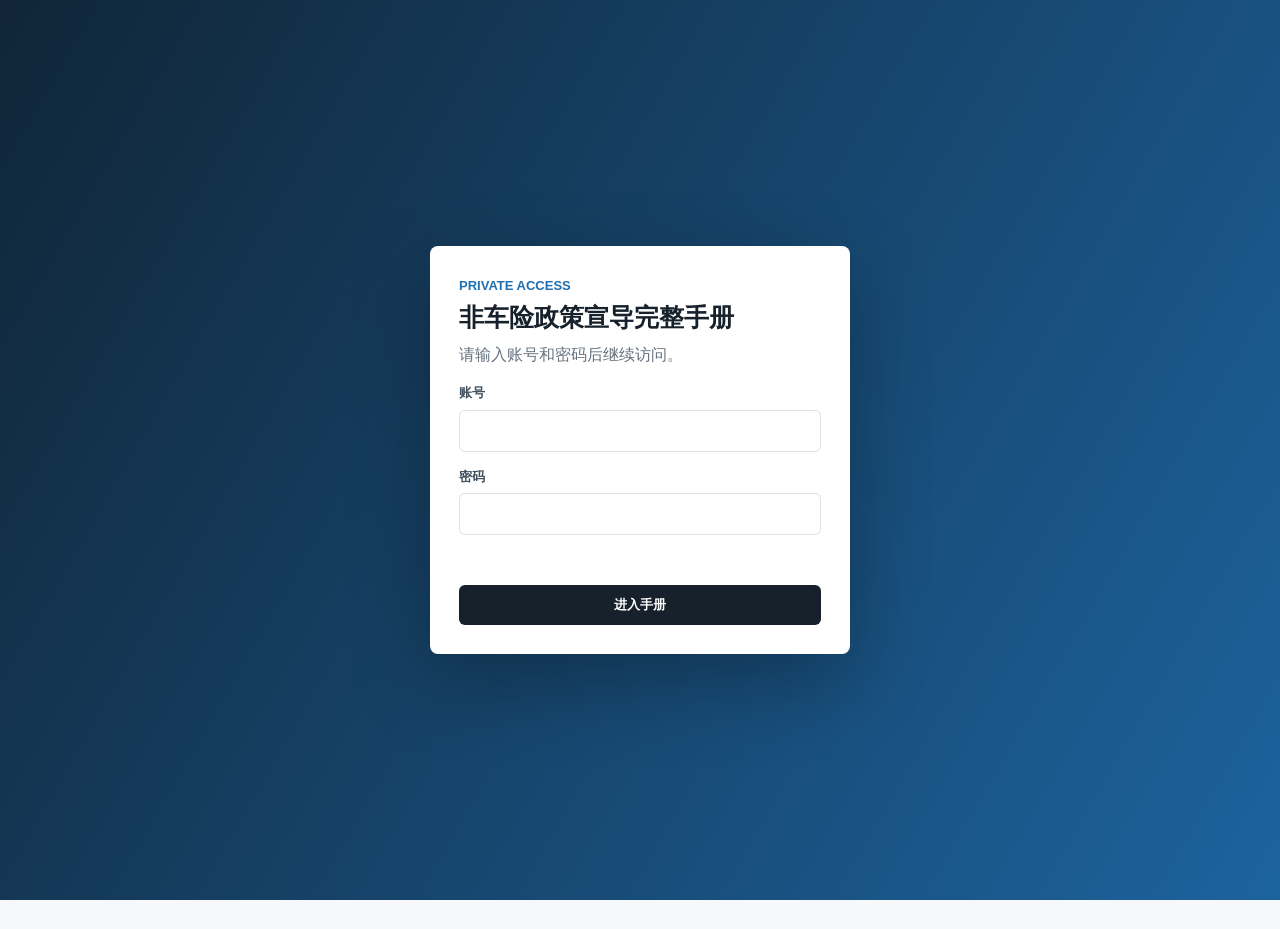
==== policy-full.html @ 48172d2b "Publish full policy manual: policy-full.html" ====
<!doctype html>
<html lang="zh-CN">
  <head>
    <meta charset="utf-8" />
    <meta name="viewport" content="width=device-width, initial-scale=1" />
    <title>非车险政策宣导完整手册</title>
    <link rel="stylesheet" href="style.css" />
  </head>
  <body class="policy-page">
    <div id="authGate" class="auth-gate" role="dialog" aria-labelledby="authTitle" aria-modal="true">
      <form id="authForm" class="auth-panel">
        <p class="eyebrow">Private access</p>
        <h2 id="authTitle">非车险政策宣导完整手册</h2>
        <p class="auth-copy">请输入账号和密码后继续访问。</p>
        <label>
          <span>账号</span>
          <input id="authUser" type="text" autocomplete="username" required />
        </label>
        <label>
          <span>密码</span>
          <input id="authPass" type="password" autocomplete="current-password" required />
        </label>
        <p id="authError" class="auth-error" aria-live="polite"></p>
        <button type="submit">进入手册</button>
      </form>
    </div>

    <header class="topbar">
      <div>
        <p class="eyebrow">完整政策手册 · 原文结构化迁移</p>
        <h1>非车险政策宣导完整手册</h1>
      </div>
      <div class="toolbar">
        <a class="button-link" href="index.html">返回培训首页</a>
        <label class="search">
          <span>搜索全文</span>
          <input id="policySearch" type="search" placeholder="输入险种、条款、承保政策、风险要素..." />
        </label>
        <button id="expandAllBtn" type="button">展开全部</button>
        <button id="collapseAllBtn" type="button">折叠全部</button>
        <button id="printBtn" type="button">打印/导出 PDF</button>
      </div>
    </header>

    <div class="manual-layout">
      <aside class="manual-sidebar">
        <div class="nav-title">完整目录</div>
        <div id="policyStats" class="manual-stats"></div>
        <nav id="policyNav" class="manual-nav" aria-label="完整政策目录"></nav>
      </aside>

      <main class="manual-main">
        <section class="hero section manual-hero">
          <div>
            <p class="eyebrow">Full manual</p>
            <h2>从 Word 政策文档迁移为可检索、可折叠、可维护的网页手册</h2>
            <p>
              本页按原文目录顺序完整承载《非车险政策宣导(2).doc》的有效内容。内容以章节、折叠块、清单和原文段落方式呈现，便于快速定位，同时保留原文信息量。
            </p>
            <p class="author">作者：毛宁</p>
          </div>
          <dl class="stats">
            <div><dt id="statSections">0</dt><dd>结构章节</dd></div>
            <div><dt id="statLines">0</dt><dd>原文非空行</dd></div>
            <div><dt id="statChars">0</dt><dd>字符数</dd></div>
            <div><dt>100%</dt><dd>行级覆盖</dd></div>
          </dl>
        </section>

        <section class="section manual-index">
          <h2>内容覆盖说明</h2>
          <p class="lead">本页由 `doc_extracted.txt` 自动结构化生成，原文每一条非空内容均归入对应章节。搜索会按章节过滤，命中章节会自动展开。</p>
          <div class="grid three">
            <article class="card">
              <h3>保持完整</h3>
              <p>定义、分类、承保条件、流程、清单、风险提示、公式和原文占位标题均保留。</p>
            </article>
            <article class="card">
              <h3>网页化阅读</h3>
              <p>章节采用可折叠模块，正文按标题、清单、段落和重点提示重排，避免简单长文堆叠。</p>
            </article>
            <article class="card">
              <h3>可维护</h3>
              <p>原文内容位于 `policy-data.js`，页面渲染逻辑位于 `policy-full.js`，后续替换文档可重新生成数据。</p>
            </article>
          </div>
        </section>

        <section id="policyContent" class="manual-content" aria-live="polite"></section>
      </main>
    </div>

    <footer>
      <p>作者：毛宁 · 完整政策宣导网页手册</p>
    </footer>

    <script src="policy-data.js"></script>
    <script src="policy-full.js"></script>
  </body>
</html>
---- style.css ----
:root {
  color-scheme: light;
  --ink: #17212b;
  --muted: #66727f;
  --line: #dbe3ea;
  --paper: #f6f8fb;
  --white: #ffffff;
  --blue: #1f6fb2;
  --teal: #168178;
  --green: #2e7d55;
  --amber: #a26216;
  --red: #b33a3a;
  --shadow: 0 18px 50px rgba(23, 33, 43, 0.08);
}

* {
  box-sizing: border-box;
}

html {
  scroll-behavior: smooth;
}

body {
  margin: 0;
  background: var(--paper);
  color: var(--ink);
  font-family: -apple-system, BlinkMacSystemFont, "Segoe UI", "PingFang SC", "Microsoft YaHei", sans-serif;
  line-height: 1.65;
}

body.is-locked {
  overflow: hidden;
}

a {
  color: inherit;
}

.topbar {
  position: sticky;
  top: 0;
  z-index: 10;
  display: flex;
  align-items: center;
  justify-content: space-between;
  gap: 24px;
  padding: 18px 28px;
  background: rgba(255, 255, 255, 0.92);
  border-bottom: 1px solid var(--line);
  backdrop-filter: blur(14px);
}

.topbar h1 {
  margin: 0;
  font-size: clamp(22px, 3vw, 34px);
  line-height: 1.2;
}

.eyebrow {
  margin: 0 0 6px;
  color: var(--blue);
  font-size: 13px;
  font-weight: 700;
  letter-spacing: 0;
  text-transform: uppercase;
}

.toolbar {
  display: flex;
  align-items: end;
  gap: 12px;
  flex-shrink: 0;
}

.search {
  display: grid;
  gap: 5px;
  color: var(--muted);
  font-size: 12px;
  font-weight: 700;
}

.search input {
  width: min(34vw, 340px);
  min-width: 210px;
  height: 40px;
  border: 1px solid var(--line);
  border-radius: 6px;
  padding: 0 12px;
  color: var(--ink);
  background: #fff;
  font: inherit;
}

button {
  height: 40px;
  border: 0;
  border-radius: 6px;
  padding: 0 14px;
  background: var(--ink);
  color: #fff;
  font-weight: 700;
  cursor: pointer;
}

.auth-gate {
  position: fixed;
  inset: 0;
  z-index: 100;
  display: grid;
  place-items: center;
  padding: 24px;
  background:
    linear-gradient(120deg, rgba(16, 37, 55, 0.94), rgba(31, 111, 178, 0.84)),
    #102537;
}

.auth-gate.is-unlocked {
  display: none;
}

.auth-panel {
  width: min(420px, 100%);
  padding: 28px;
  border: 1px solid rgba(255, 255, 255, 0.18);
  border-radius: 8px;
  background: #fff;
  box-shadow: 0 28px 80px rgba(0, 0, 0, 0.28);
}

.auth-panel h2 {
  margin-bottom: 8px;
  font-size: 25px;
}

.auth-copy {
  color: var(--muted);
}

.auth-panel label {
  display: grid;
  gap: 6px;
  margin-top: 14px;
  color: #40505f;
  font-size: 13px;
  font-weight: 800;
}

.auth-panel input {
  height: 42px;
  border: 1px solid var(--line);
  border-radius: 6px;
  padding: 0 12px;
  color: var(--ink);
  font: inherit;
}

.auth-panel button {
  width: 100%;
  margin-top: 18px;
}

.auth-error {
  min-height: 22px;
  margin: 10px 0 0;
  color: var(--red);
  font-size: 13px;
  font-weight: 700;
}

.layout {
  display: grid;
  grid-template-columns: 260px minmax(0, 1fr);
  gap: 28px;
  width: min(1480px, 100%);
  margin: 0 auto;
  padding: 28px;
}

.sidebar {
  position: sticky;
  top: 108px;
  align-self: start;
  display: grid;
  gap: 6px;
  max-height: calc(100vh - 132px);
  overflow: auto;
  padding: 16px;
  background: var(--white);
  border: 1px solid var(--line);
  border-radius: 8px;
  box-shadow: var(--shadow);
}

.nav-title {
  color: var(--muted);
  font-size: 13px;
  font-weight: 800;
}

.sidebar a {
  display: block;
  border-radius: 6px;
  padding: 8px 10px;
  color: #40505f;
  font-size: 14px;
  text-decoration: none;
}

.sidebar a:hover,
.sidebar a.active {
  background: #e8f2fb;
  color: var(--blue);
}

main {
  display: grid;
  gap: 22px;
  min-width: 0;
}

.section {
  padding: 28px;
  background: var(--white);
  border: 1px solid var(--line);
  border-radius: 8px;
  box-shadow: var(--shadow);
}

.hero {
  display: grid;
  grid-template-columns: minmax(0, 1fr) auto;
  align-items: end;
  gap: 28px;
  min-height: 340px;
  color: #fff;
  background:
    linear-gradient(110deg, rgba(16, 37, 55, 0.94), rgba(31, 111, 178, 0.74)),
    linear-gradient(135deg, #102537, #168178);
}

.hero .eyebrow {
  color: #9ee4dc;
}

h2 {
  margin: 0 0 14px;
  font-size: clamp(22px, 2.4vw, 32px);
  line-height: 1.25;
}

h3 {
  margin: 0 0 10px;
  font-size: 18px;
  line-height: 1.35;
}

p {
  margin: 0 0 12px;
}

ul,
ol {
  margin: 0;
  padding-left: 20px;
}

.lead {
  max-width: 880px;
  color: var(--muted);
  font-size: 17px;
}

.hero .lead,
.hero p {
  color: rgba(255, 255, 255, 0.88);
}

.author {
  display: inline-flex;
  margin-top: 10px;
  padding: 5px 10px;
  border: 1px solid rgba(255, 255, 255, 0.28);
  border-radius: 6px;
  color: #fff;
  font-weight: 700;
}

.stats {
  display: grid;
  grid-template-columns: repeat(2, 120px);
  gap: 12px;
  margin: 0;
}

.stats div {
  padding: 16px;
  border: 1px solid rgba(255, 255, 255, 0.22);
  border-radius: 8px;
  background: rgba(255, 255, 255, 0.1);
}

.stats dt {
  font-size: 34px;
  font-weight: 800;
  line-height: 1;
}

.stats dd {
  margin: 4px 0 0;
  color: rgba(255, 255, 255, 0.82);
}

.grid {
  display: grid;
  gap: 16px;
}

.grid.two {
  grid-template-columns: repeat(2, minmax(0, 1fr));
}

.grid.three {
  grid-template-columns: repeat(3, minmax(0, 1fr));
}

.card,
.product,
.policy {
  min-width: 0;
  border: 1px solid var(--line);
  border-radius: 8px;
  padding: 18px;
  background: #fff;
}

.card {
  background: #fbfcfe;
}

.muted {
  color: var(--muted);
}

.chapter {
  position: relative;
  overflow: hidden;
  padding-top: 48px;
}

.chapter-number {
  position: absolute;
  top: 18px;
  right: 26px;
  color: #d7e6f2;
  font-size: 76px;
  font-weight: 900;
  line-height: 1;
}

.compare {
  display: grid;
  grid-template-columns: repeat(2, minmax(0, 1fr));
  gap: 16px;
  margin-top: 20px;
}

.compare article {
  border-left: 4px solid var(--blue);
  padding: 16px 18px;
  background: #f7fbff;
  border-radius: 6px;
}

.compare article + article {
  border-left-color: var(--teal);
  background: #f5fbfa;
}

.note {
  margin-top: 18px;
  border-left: 4px solid var(--teal);
  border-radius: 6px;
  padding: 14px 16px;
  background: #effaf8;
  color: #24433f;
}

.product-grid {
  display: grid;
  grid-template-columns: repeat(3, minmax(0, 1fr));
  gap: 14px;
}

.product {
  border-top: 4px solid var(--blue);
}

.product:nth-child(3n + 2) {
  border-top-color: var(--teal);
}

.product:nth-child(3n) {
  border-top-color: var(--amber);
}

.subhead {
  margin-top: 24px;
}

.term-list,
.level-grid {
  display: grid;
  grid-template-columns: repeat(2, minmax(0, 1fr));
  gap: 12px;
}

.term-list div,
.level-grid div {
  display: grid;
  gap: 6px;
  padding: 14px 16px;
  border: 1px solid var(--line);
  border-radius: 8px;
  background: #fbfcfe;
}

.term-list b,
.level-grid b {
  color: var(--blue);
}

table {
  width: 100%;
  border-collapse: collapse;
  margin-top: 12px;
  overflow: hidden;
  border: 1px solid var(--line);
  border-radius: 8px;
  background: #fff;
}

th,
td {
  border-bottom: 1px solid var(--line);
  padding: 12px;
  text-align: left;
  vertical-align: top;
}

th {
  width: 180px;
  background: #f0f5f9;
  color: #2f4050;
}

tr:last-child td,
tr:last-child th {
  border-bottom: 0;
}

.policy-board {
  display: grid;
  grid-template-columns: repeat(3, minmax(0, 1fr));
  gap: 14px;
  margin: 18px 0;
}

.policy {
  border-top: 4px solid;
}

.policy.encourage {
  border-top-color: var(--green);
  background: #f4fbf7;
}

.policy.caution {
  border-top-color: var(--amber);
  background: #fff9ef;
}

.policy.forbid {
  border-top-color: var(--red);
  background: #fff5f5;
}

.timeline {
  display: grid;
  gap: 12px;
  padding-left: 0;
  list-style: none;
  counter-reset: step;
}

.timeline li {
  position: relative;
  display: grid;
  grid-template-columns: 220px minmax(0, 1fr);
  gap: 16px;
  padding: 16px 16px 16px 54px;
  border: 1px solid var(--line);
  border-radius: 8px;
  background: #fbfcfe;
}

.timeline li::before {
  counter-increment: step;
  content: counter(step);
  position: absolute;
  left: 16px;
  top: 18px;
  display: grid;
  place-items: center;
  width: 26px;
  height: 26px;
  border-radius: 50%;
  background: var(--blue);
  color: #fff;
  font-size: 13px;
  font-weight: 800;
}

.source-list {
  display: grid;
  gap: 10px;
}

.source-list a {
  color: var(--blue);
  font-weight: 700;
}

.policy-detail {
  margin-top: 14px;
  border: 1px solid var(--line);
  border-radius: 8px;
  background: #fff;
  overflow: hidden;
}

.policy-detail summary {
  display: flex;
  align-items: center;
  justify-content: space-between;
  gap: 14px;
  min-height: 54px;
  padding: 14px 18px;
  color: #223344;
  background: #f0f5f9;
  font-size: 17px;
  font-weight: 800;
  cursor: pointer;
}

.policy-detail summary::after {
  content: "+";
  display: grid;
  place-items: center;
  width: 26px;
  height: 26px;
  border-radius: 50%;
  background: #fff;
  color: var(--blue);
  font-weight: 900;
  flex: 0 0 auto;
}

.policy-detail[open] summary::after {
  content: "-";
}

.detail-body {
  display: grid;
  gap: 16px;
  padding: 18px;
}

footer {
  padding: 22px 28px 42px;
  color: var(--muted);
  text-align: center;
}

.is-hidden {
  display: none !important;
}

mark {
  padding: 0 2px;
  background: #fff0a8;
}

@media (max-width: 980px) {
  .topbar,
  .toolbar {
    align-items: stretch;
    flex-direction: column;
  }

  .search input {
    width: 100%;
  }

  .layout {
    grid-template-columns: 1fr;
    padding: 18px;
  }

  .sidebar {
    position: static;
    max-height: none;
    grid-template-columns: repeat(2, minmax(0, 1fr));
  }

  .nav-title {
    grid-column: 1 / -1;
  }

  .hero,
  .compare,
  .grid.two,
  .grid.three,
  .product-grid,
  .policy-board,
  .term-list,
  .level-grid {
    grid-template-columns: 1fr;
  }

  .stats {
    grid-template-columns: repeat(2, minmax(0, 1fr));
  }

  .timeline li {
    grid-template-columns: 1fr;
  }
}

@media print {
  body {
    background: #fff;
  }

  .topbar,
  .sidebar,
  footer,
  button {
    display: none;
  }

  .layout {
    display: block;
    padding: 0;
  }

  .section {
    break-inside: avoid;
    box-shadow: none;
    border-color: #cfd8e3;
    margin: 0 0 16px;
  }
}
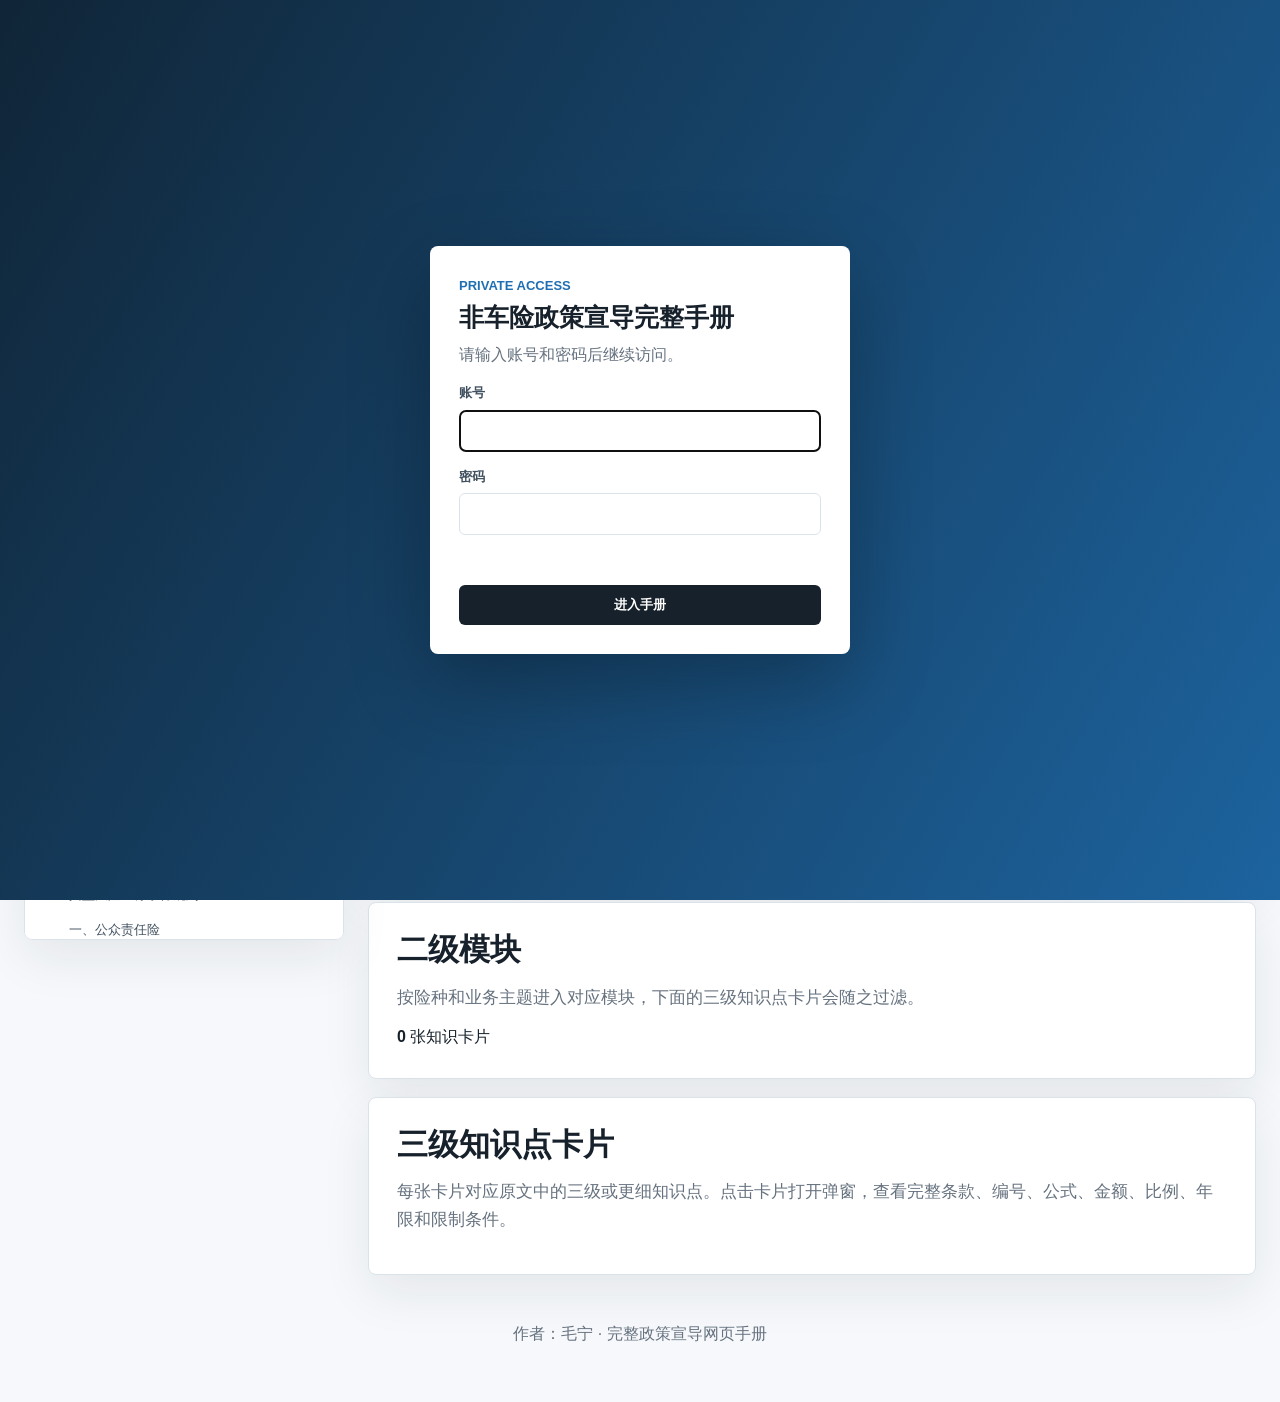
==== commit d96a8b11: "Update policy knowledge base cards and modal layout: policy-full.html" ====
--- a/policy-full.html
+++ b/policy-full.html
@@ -36,8 +36,9 @@
           <span>搜索全文</span>
           <input id="policySearch" type="search" placeholder="输入险种、条款、承保政策、风险要素..." />
         </label>
-        <button id="expandAllBtn" type="button">展开全部</button>
-        <button id="collapseAllBtn" type="button">折叠全部</button>
+        <button id="expandAllBtn" type="button">显示全部</button>
+        <button id="collapseAllBtn" type="button">清空筛选</button>
+        <button id="backTopBtn" type="button">返回顶部</button>
         <button id="printBtn" type="button">打印/导出 PDF</button>
       </div>
     </header>
@@ -77,7 +78,7 @@
             </article>
             <article class="card">
               <h3>网页化阅读</h3>
-              <p>章节采用可折叠模块，正文按标题、清单、段落和重点提示重排，避免简单长文堆叠。</p>
+              <p>一级和二级目录用于定位，三级知识点以卡片展示，点击后用弹窗查看完整原文内容。</p>
             </article>
             <article class="card">
               <h3>可维护</h3>
@@ -86,9 +87,43 @@
           </div>
         </section>
 
-        <section id="policyContent" class="manual-content" aria-live="polite"></section>
+        <section class="section">
+          <div class="section-head">
+            <div>
+              <h2>二级模块</h2>
+              <p class="lead">按险种和业务主题进入对应模块，下面的三级知识点卡片会随之过滤。</p>
+            </div>
+            <span class="count-pill"><b id="cardCount">0</b> 张知识卡片</span>
+          </div>
+          <div id="moduleGrid" class="module-grid" aria-label="二级目录模块"></div>
+        </section>
+
+        <section class="section">
+          <div class="section-head">
+            <div>
+              <h2>三级知识点卡片</h2>
+              <p class="lead">每张卡片对应原文中的三级或更细知识点。点击卡片打开弹窗，查看完整条款、编号、公式、金额、比例、年限和限制条件。</p>
+            </div>
+          </div>
+          <div id="filterBar" class="filter-bar" aria-label="内容标签筛选"></div>
+          <div id="knowledgeGrid" class="knowledge-grid" aria-live="polite"></div>
+        </section>
       </main>
     </div>
+
+    <dialog id="detailModal" class="detail-modal" aria-labelledby="modalTitle">
+      <div class="modal-shell">
+        <header class="modal-header">
+          <div>
+            <p id="modalMeta" class="eyebrow"></p>
+            <h2 id="modalTitle"></h2>
+            <div id="modalTags" class="tag-row"></div>
+          </div>
+          <button id="modalClose" type="button" aria-label="关闭弹窗">关闭</button>
+        </header>
+        <div id="modalBody" class="modal-body"></div>
+      </div>
+    </dialog>
 
     <footer>
       <p>作者：毛宁 · 完整政策宣导网页手册</p>
--- a/style.css
+++ b/style.css
@@ -104,6 +104,19 @@
   cursor: pointer;
 }
 
+.button-link {
+  display: inline-flex;
+  align-items: center;
+  justify-content: center;
+  min-height: 40px;
+  border-radius: 6px;
+  padding: 8px 14px;
+  background: var(--ink);
+  color: #fff;
+  font-weight: 800;
+  text-decoration: none;
+}
+
 .auth-gate {
   position: fixed;
   inset: 0;
@@ -530,6 +543,221 @@
 .source-list a {
   color: var(--blue);
   font-weight: 700;
+}
+
+.manual-entry {
+  display: flex;
+  align-items: center;
+  justify-content: space-between;
+  gap: 18px;
+  margin-top: 18px;
+  padding: 18px;
+  border: 1px solid var(--line);
+  border-radius: 8px;
+  background: #f7fbff;
+}
+
+.manual-entry h3,
+.manual-entry p {
+  margin-bottom: 4px;
+}
+
+.manual-layout {
+  display: grid;
+  grid-template-columns: 320px minmax(0, 1fr);
+  gap: 24px;
+  width: min(1680px, 100%);
+  margin: 0 auto;
+  padding: 24px;
+}
+
+.manual-sidebar {
+  position: sticky;
+  top: 108px;
+  align-self: start;
+  max-height: calc(100vh - 130px);
+  overflow: auto;
+  padding: 16px;
+  border: 1px solid var(--line);
+  border-radius: 8px;
+  background: #fff;
+  box-shadow: var(--shadow);
+}
+
+.manual-stats {
+  display: grid;
+  grid-template-columns: 1fr;
+  gap: 8px;
+  margin: 12px 0;
+}
+
+.manual-stats div {
+  display: flex;
+  justify-content: space-between;
+  gap: 10px;
+  padding: 8px 10px;
+  border-radius: 6px;
+  background: #f0f5f9;
+  color: var(--muted);
+  font-size: 13px;
+}
+
+.manual-stats b {
+  color: var(--blue);
+}
+
+.manual-nav {
+  display: grid;
+  gap: 3px;
+}
+
+.manual-nav a {
+  display: block;
+  border-radius: 6px;
+  padding: 7px 8px;
+  color: #40505f;
+  font-size: 13px;
+  line-height: 1.35;
+  text-decoration: none;
+}
+
+.manual-nav a:hover {
+  background: #e8f2fb;
+  color: var(--blue);
+}
+
+.manual-nav .nav-l0,
+.manual-nav .nav-l1 {
+  color: var(--ink);
+  font-weight: 900;
+}
+
+.manual-nav .nav-l2 {
+  padding-left: 16px;
+  font-weight: 800;
+}
+
+.manual-nav .nav-l3 {
+  padding-left: 28px;
+}
+
+.manual-main {
+  display: grid;
+  gap: 18px;
+  min-width: 0;
+}
+
+.manual-hero {
+  min-height: 300px;
+}
+
+.manual-content {
+  display: grid;
+  gap: 12px;
+}
+
+.manual-section {
+  border: 1px solid var(--line);
+  border-radius: 8px;
+  background: #fff;
+  box-shadow: 0 10px 28px rgba(23, 33, 43, 0.05);
+  overflow: hidden;
+}
+
+.manual-section summary {
+  display: flex;
+  align-items: center;
+  justify-content: space-between;
+  gap: 16px;
+  min-height: 54px;
+  padding: 13px 16px;
+  background: #f8fafc;
+  color: var(--ink);
+  font-weight: 850;
+  cursor: pointer;
+}
+
+.manual-section summary span {
+  display: grid;
+  gap: 2px;
+}
+
+.manual-section summary small {
+  color: var(--muted);
+  font-size: 12px;
+  font-weight: 700;
+}
+
+.manual-section summary em {
+  color: var(--muted);
+  font-size: 12px;
+  font-style: normal;
+  white-space: nowrap;
+}
+
+.manual-l0 summary,
+.manual-l1 summary {
+  background: #e8f2fb;
+  color: var(--blue);
+  font-size: 18px;
+}
+
+.manual-l2 summary {
+  border-left: 4px solid var(--teal);
+}
+
+.manual-l3 summary {
+  border-left: 4px solid var(--blue);
+}
+
+.manual-l4 summary,
+.manual-l5 summary {
+  border-left: 4px solid #b8c7d6;
+}
+
+.manual-section-body {
+  padding: 16px 18px 18px;
+}
+
+.manual-section-body p,
+.manual-section-body li {
+  margin-bottom: 8px;
+}
+
+.manual-section-body ul {
+  display: grid;
+  gap: 6px;
+  margin: 8px 0 12px;
+}
+
+.manual-section-body h4 {
+  margin: 12px 0 8px;
+  color: var(--blue);
+  font-size: 15px;
+}
+
+.formula {
+  border-left: 4px solid var(--amber);
+  border-radius: 6px;
+  padding: 9px 12px;
+  background: #fff9ef;
+  font-weight: 800;
+}
+
+.manual-note-line {
+  border-left: 4px solid var(--teal);
+  border-radius: 6px;
+  padding: 9px 12px;
+  background: #effaf8;
+}
+
+.manual-section.is-hidden {
+  display: none;
+}
+
+.no-results {
+  color: var(--red);
+  font-weight: 800;
 }
 
 .policy-detail {
@@ -608,6 +836,11 @@
     padding: 18px;
   }
 
+  .manual-layout {
+    grid-template-columns: 1fr;
+    padding: 18px;
+  }
+
   .sidebar {
     position: static;
     max-height: none;
@@ -616,6 +849,16 @@
 
   .nav-title {
     grid-column: 1 / -1;
+  }
+
+  .manual-sidebar {
+    position: static;
+    max-height: 420px;
+  }
+
+  .manual-entry {
+    align-items: stretch;
+    flex-direction: column;
   }
 
   .hero,
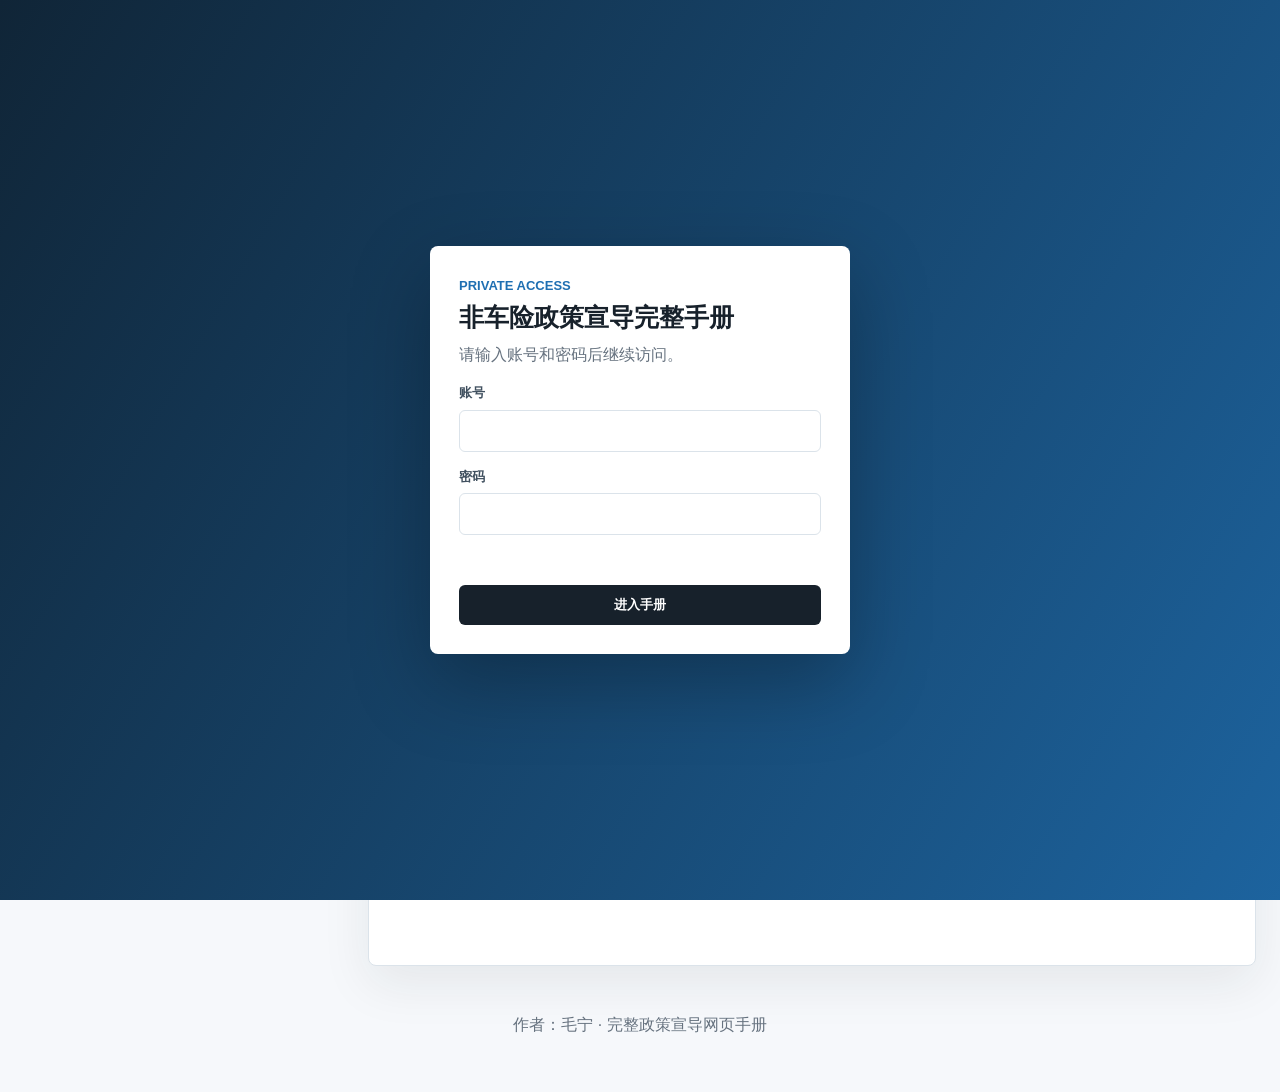
==== commit a826b929: "Rebuild non-auto policy knowledge manual: policy-full.html" ====
--- a/policy-full.html
+++ b/policy-full.html
@@ -25,75 +25,55 @@
       </form>
     </div>
 
-    <header class="topbar">
+    <header class="topbar manual-topbar">
       <div>
-        <p class="eyebrow">完整政策手册 · 原文结构化迁移</p>
-        <h1>非车险政策宣导完整手册</h1>
+        <p class="eyebrow">Policy knowledge manual</p>
+        <h1>非车险政策知识手册</h1>
+        <p class="topbar-copy">基于最新《非车险政策宣导》文档重构，按章节、险种与政策主题分层检索。作者：毛宁</p>
       </div>
       <div class="toolbar">
-        <a class="button-link" href="index.html">返回培训首页</a>
         <label class="search">
           <span>搜索全文</span>
           <input id="policySearch" type="search" placeholder="输入险种、条款、承保政策、风险要素..." />
         </label>
-        <button id="expandAllBtn" type="button">显示全部</button>
-        <button id="collapseAllBtn" type="button">清空筛选</button>
+        <button id="navToggleBtn" type="button">目录</button>
+        <button id="resetBtn" type="button">清空筛选</button>
         <button id="backTopBtn" type="button">返回顶部</button>
         <button id="printBtn" type="button">打印/导出 PDF</button>
       </div>
     </header>
 
     <div class="manual-layout">
-      <aside class="manual-sidebar">
-        <div class="nav-title">完整目录</div>
-        <div id="policyStats" class="manual-stats"></div>
+      <aside id="manualSidebar" class="manual-sidebar">
+        <div class="nav-title">目录</div>
         <nav id="policyNav" class="manual-nav" aria-label="完整政策目录"></nav>
       </aside>
 
       <main class="manual-main">
-        <section class="hero section manual-hero">
+        <section class="section manual-intro">
           <div>
-            <p class="eyebrow">Full manual</p>
-            <h2>从 Word 政策文档迁移为可检索、可折叠、可维护的网页手册</h2>
-            <p>
-              本页按原文目录顺序完整承载《非车险政策宣导(2).doc》的有效内容。内容以章节、折叠块、清单和原文段落方式呈现，便于快速定位，同时保留原文信息量。
-            </p>
-            <p class="author">作者：毛宁</p>
-          </div>
-          <dl class="stats">
-            <div><dt id="statSections">0</dt><dd>结构章节</dd></div>
-            <div><dt id="statLines">0</dt><dd>原文非空行</dd></div>
-            <div><dt id="statChars">0</dt><dd>字符数</dd></div>
-            <div><dt>100%</dt><dd>行级覆盖</dd></div>
-          </dl>
-        </section>
-
-        <section class="section manual-index">
-          <h2>内容覆盖说明</h2>
-          <p class="lead">本页由 `doc_extracted.txt` 自动结构化生成，原文每一条非空内容均归入对应章节。搜索会按章节过滤，命中章节会自动展开。</p>
-          <div class="grid three">
-            <article class="card">
-              <h3>保持完整</h3>
-              <p>定义、分类、承保条件、流程、清单、风险提示、公式和原文占位标题均保留。</p>
-            </article>
-            <article class="card">
-              <h3>网页化阅读</h3>
-              <p>一级和二级目录用于定位，三级知识点以卡片展示，点击后用弹窗查看完整原文内容。</p>
-            </article>
-            <article class="card">
-              <h3>可维护</h3>
-              <p>原文内容位于 `policy-data.js`，页面渲染逻辑位于 `policy-full.js`，后续替换文档可重新生成数据。</p>
-            </article>
+            <p class="eyebrow">非车险政策知识手册</p>
+            <h2>按章节和业务模块查找政策原文</h2>
+            <p>页面保留 Word 文档中的有效内容，并依据标题样式、黄色/绿色高亮、加粗、编号和上下文语义重新整理为可检索卡片。点击卡片可查看对应主题的完整内容。</p>
           </div>
         </section>
 
         <section class="section">
           <div class="section-head">
             <div>
+              <h2>一级章节</h2>
+              <p class="lead">先按章节过滤，再进入具体险种或业务模块。</p>
+            </div>
+          </div>
+          <div id="chapterGrid" class="chapter-grid" aria-label="一级章节"></div>
+        </section>
+
+        <section class="section">
+          <div class="section-head">
+            <div>
               <h2>二级模块</h2>
-              <p class="lead">按险种和业务主题进入对应模块，下面的三级知识点卡片会随之过滤。</p>
+              <p class="lead">按险种、政策、流程和管理主题进入对应模块。</p>
             </div>
-            <span class="count-pill"><b id="cardCount">0</b> 张知识卡片</span>
           </div>
           <div id="moduleGrid" class="module-grid" aria-label="二级目录模块"></div>
         </section>
@@ -101,11 +81,13 @@
         <section class="section">
           <div class="section-head">
             <div>
-              <h2>三级知识点卡片</h2>
-              <p class="lead">每张卡片对应原文中的三级或更细知识点。点击卡片打开弹窗，查看完整条款、编号、公式、金额、比例、年限和限制条件。</p>
+              <h2>主题卡片</h2>
+              <p class="lead">卡片依据绿色/黄色高亮、加粗标题、编号和语义边界生成。点击后查看完整原文内容。</p>
             </div>
+            <span class="count-pill"><b id="cardCount">0</b> 张卡片</span>
           </div>
           <div id="filterBar" class="filter-bar" aria-label="内容标签筛选"></div>
+          <div id="moduleIntro" class="module-intro-blocks"></div>
           <div id="knowledgeGrid" class="knowledge-grid" aria-live="polite"></div>
         </section>
       </main>
@@ -122,6 +104,10 @@
           <button id="modalClose" type="button" aria-label="关闭弹窗">关闭</button>
         </header>
         <div id="modalBody" class="modal-body"></div>
+        <footer class="modal-actions">
+          <button id="prevCardBtn" type="button">上一条</button>
+          <button id="nextCardBtn" type="button">下一条</button>
+        </footer>
       </div>
     </dialog>
 
@@ -129,7 +115,7 @@
       <p>作者：毛宁 · 完整政策宣导网页手册</p>
     </footer>
 
-    <script src="policy-data.js"></script>
+    <script src="manual-data.js"></script>
     <script src="policy-full.js"></script>
   </body>
 </html>
--- a/style.css
+++ b/style.css
@@ -656,6 +656,280 @@
   gap: 12px;
 }
 
+.section-head {
+  display: flex;
+  align-items: start;
+  justify-content: space-between;
+  gap: 18px;
+  margin-bottom: 16px;
+}
+
+.count-pill {
+  display: inline-flex;
+  align-items: center;
+  gap: 6px;
+  border-radius: 999px;
+  padding: 8px 12px;
+  background: #e8f2fb;
+  color: var(--blue);
+  font-weight: 800;
+  white-space: nowrap;
+}
+
+.module-grid {
+  display: grid;
+  grid-template-columns: repeat(3, minmax(0, 1fr));
+  gap: 12px;
+}
+
+.module-card {
+  display: grid;
+  gap: 6px;
+  height: auto;
+  min-height: 116px;
+  border: 1px solid var(--line);
+  border-radius: 8px;
+  padding: 14px;
+  background: #fff;
+  color: var(--ink);
+  text-align: left;
+  box-shadow: 0 8px 20px rgba(23, 33, 43, 0.05);
+}
+
+.module-card span {
+  color: var(--muted);
+  font-size: 12px;
+  font-weight: 800;
+}
+
+.module-card strong {
+  color: var(--ink);
+  font-size: 18px;
+  line-height: 1.3;
+}
+
+.module-card em {
+  color: var(--blue);
+  font-style: normal;
+  font-weight: 800;
+}
+
+.module-card.active,
+.module-card:hover {
+  border-color: var(--blue);
+  background: #f0f7ff;
+}
+
+.filter-bar {
+  display: flex;
+  flex-wrap: wrap;
+  gap: 8px;
+  margin-bottom: 16px;
+}
+
+.filter-chip {
+  height: 36px;
+  border: 1px solid var(--line);
+  background: #fff;
+  color: #40505f;
+}
+
+.filter-chip.active,
+.filter-chip:hover {
+  border-color: var(--blue);
+  background: var(--blue);
+  color: #fff;
+}
+
+.knowledge-grid {
+  display: grid;
+  grid-template-columns: repeat(3, minmax(0, 1fr));
+  gap: 14px;
+}
+
+.knowledge-card {
+  display: grid;
+  gap: 10px;
+  min-height: 230px;
+  border: 1px solid var(--line);
+  border-radius: 8px;
+  padding: 16px;
+  background: #fff;
+  cursor: pointer;
+  box-shadow: 0 10px 26px rgba(23, 33, 43, 0.06);
+}
+
+.knowledge-card:hover {
+  border-color: var(--blue);
+  transform: translateY(-1px);
+}
+
+.knowledge-card-top,
+.knowledge-card-foot {
+  display: flex;
+  justify-content: space-between;
+  gap: 10px;
+  color: var(--muted);
+  font-size: 12px;
+  font-weight: 800;
+}
+
+.knowledge-card-top em {
+  color: var(--blue);
+  font-style: normal;
+}
+
+.knowledge-card h3 {
+  margin: 0;
+  font-size: 18px;
+}
+
+.knowledge-card p {
+  color: #40505f;
+  font-size: 14px;
+}
+
+.tag-row {
+  display: flex;
+  flex-wrap: wrap;
+  gap: 6px;
+}
+
+.tag {
+  display: inline-flex;
+  align-items: center;
+  min-height: 24px;
+  border-radius: 999px;
+  padding: 3px 8px;
+  background: #eef2f6;
+  color: #40505f;
+  font-size: 12px;
+  font-weight: 800;
+}
+
+.tag-encourage {
+  background: #e7f6ee;
+  color: var(--green);
+}
+
+.tag-forbid {
+  background: #fdeaea;
+  color: var(--red);
+}
+
+.tag-caution {
+  background: #fff1da;
+  color: var(--amber);
+}
+
+.tag-underwriting,
+.tag-risk {
+  background: #e8f2fb;
+  color: var(--blue);
+}
+
+.tag-condition,
+.tag-coverage {
+  background: #effaf8;
+  color: var(--teal);
+}
+
+.detail-modal {
+  width: min(1120px, calc(100vw - 28px));
+  max-height: min(86vh, 980px);
+  border: 0;
+  border-radius: 10px;
+  padding: 0;
+  box-shadow: 0 28px 90px rgba(0, 0, 0, 0.34);
+}
+
+.detail-modal::backdrop {
+  background: rgba(16, 37, 55, 0.62);
+  backdrop-filter: blur(4px);
+}
+
+.modal-shell {
+  display: grid;
+  grid-template-rows: auto minmax(0, 1fr);
+  max-height: min(86vh, 980px);
+  background: #fff;
+}
+
+.modal-header {
+  display: flex;
+  align-items: start;
+  justify-content: space-between;
+  gap: 18px;
+  padding: 22px 24px;
+  border-bottom: 1px solid var(--line);
+  background: #f8fafc;
+}
+
+.modal-header h2 {
+  margin-bottom: 8px;
+}
+
+.modal-header button {
+  flex: 0 0 auto;
+}
+
+.modal-body {
+  display: grid;
+  gap: 14px;
+  overflow: auto;
+  padding: 20px 24px 24px;
+}
+
+.modal-block {
+  border: 1px solid var(--line);
+  border-radius: 8px;
+  padding: 16px;
+  background: #fff;
+}
+
+.modal-block h3 {
+  color: var(--ink);
+}
+
+.modal-block ul {
+  display: grid;
+  gap: 6px;
+  margin: 8px 0;
+}
+
+.modal-info {
+  border-left: 4px solid var(--teal);
+}
+
+.modal-risk {
+  border-left: 4px solid var(--blue);
+  border-radius: 6px;
+  padding: 9px 12px;
+  background: #f7fbff;
+}
+
+.modal-risk.danger,
+.modal-danger {
+  border-left-color: var(--red);
+  background: #fff5f5;
+}
+
+.modal-risk.caution,
+.modal-caution {
+  border-left-color: var(--amber);
+  background: #fff9ef;
+}
+
+.modal-risk.encourage,
+.modal-encourage {
+  border-left-color: var(--green);
+  background: #f4fbf7;
+}
+
+body.modal-open {
+  overflow: hidden;
+}
+
 .manual-section {
   border: 1px solid var(--line);
   border-radius: 8px;
@@ -865,6 +1139,8 @@
   .compare,
   .grid.two,
   .grid.three,
+  .module-grid,
+  .knowledge-grid,
   .product-grid,
   .policy-board,
   .term-list,
@@ -879,6 +1155,21 @@
   .timeline li {
     grid-template-columns: 1fr;
   }
+
+  .section-head,
+  .modal-header {
+    align-items: stretch;
+    flex-direction: column;
+  }
+
+  .detail-modal {
+    width: calc(100vw - 18px);
+    max-height: 92vh;
+  }
+
+  .modal-shell {
+    max-height: 92vh;
+  }
 }
 
 @media print {
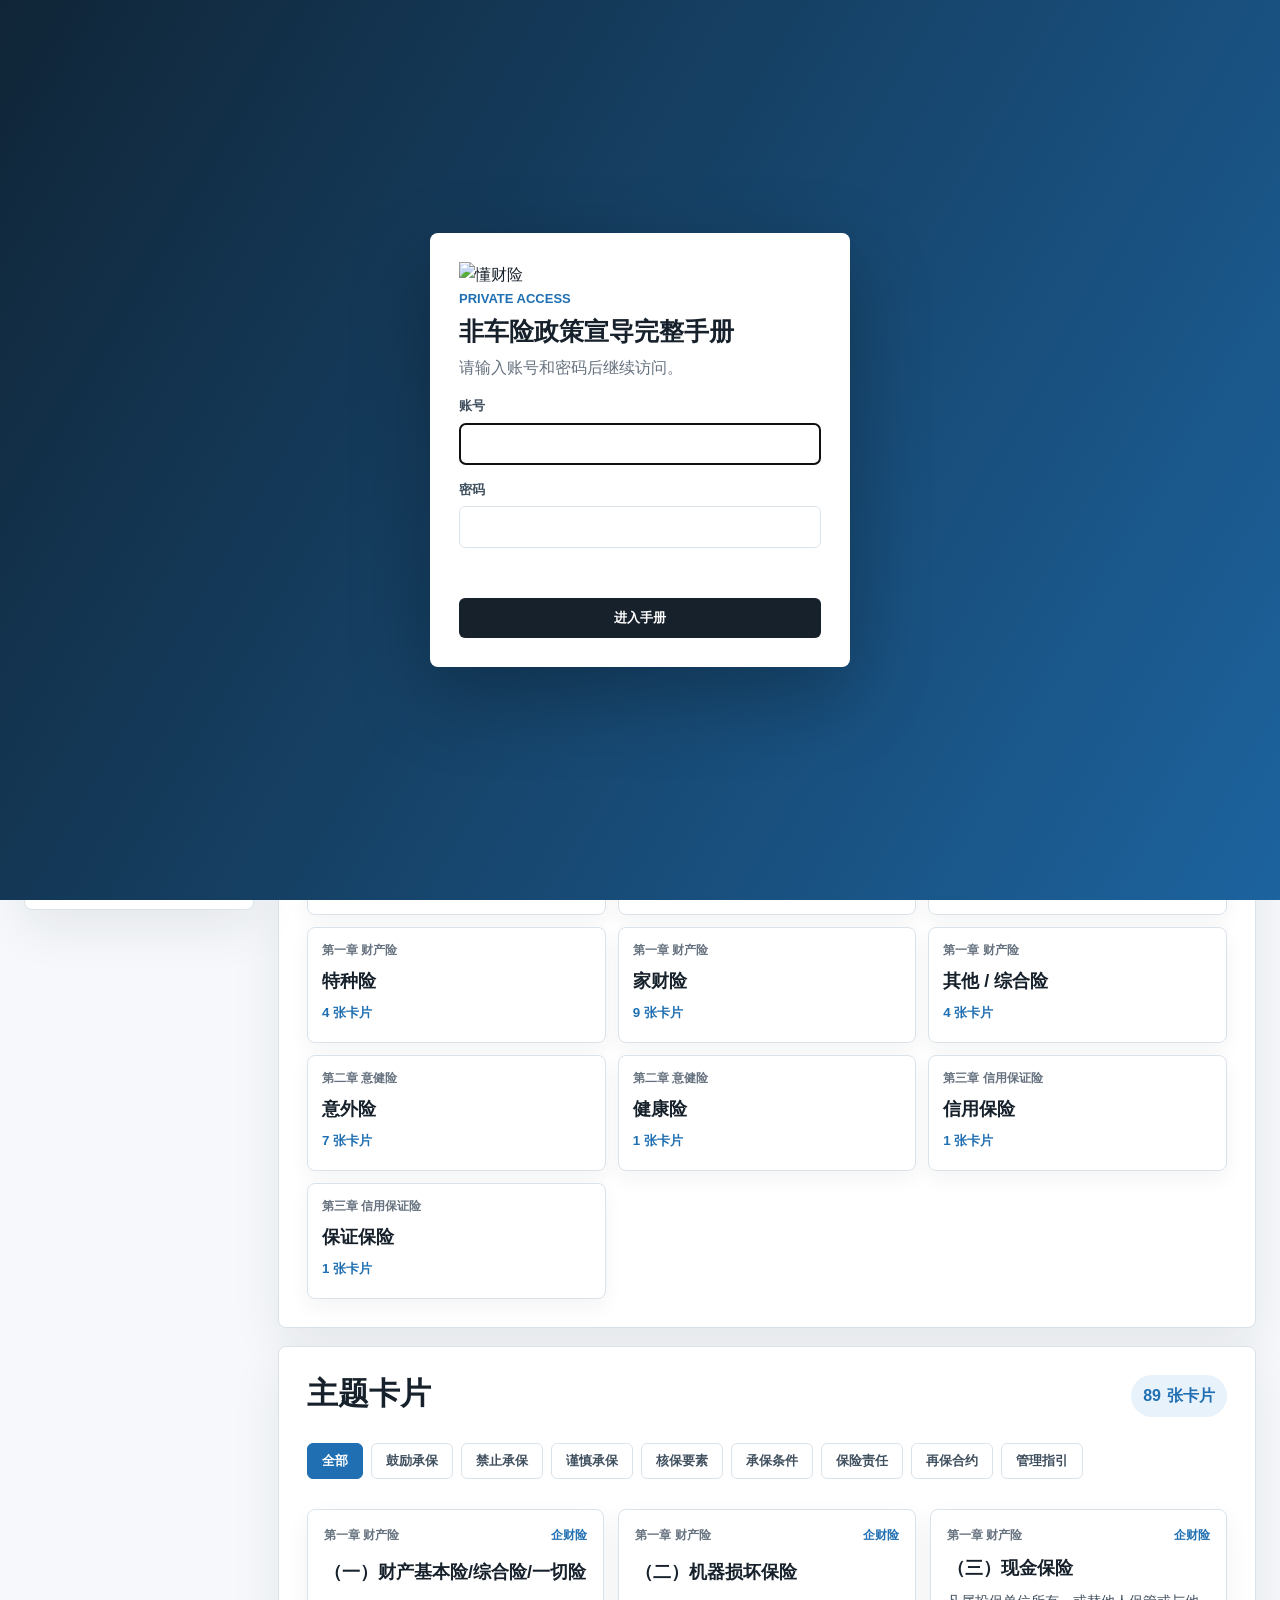
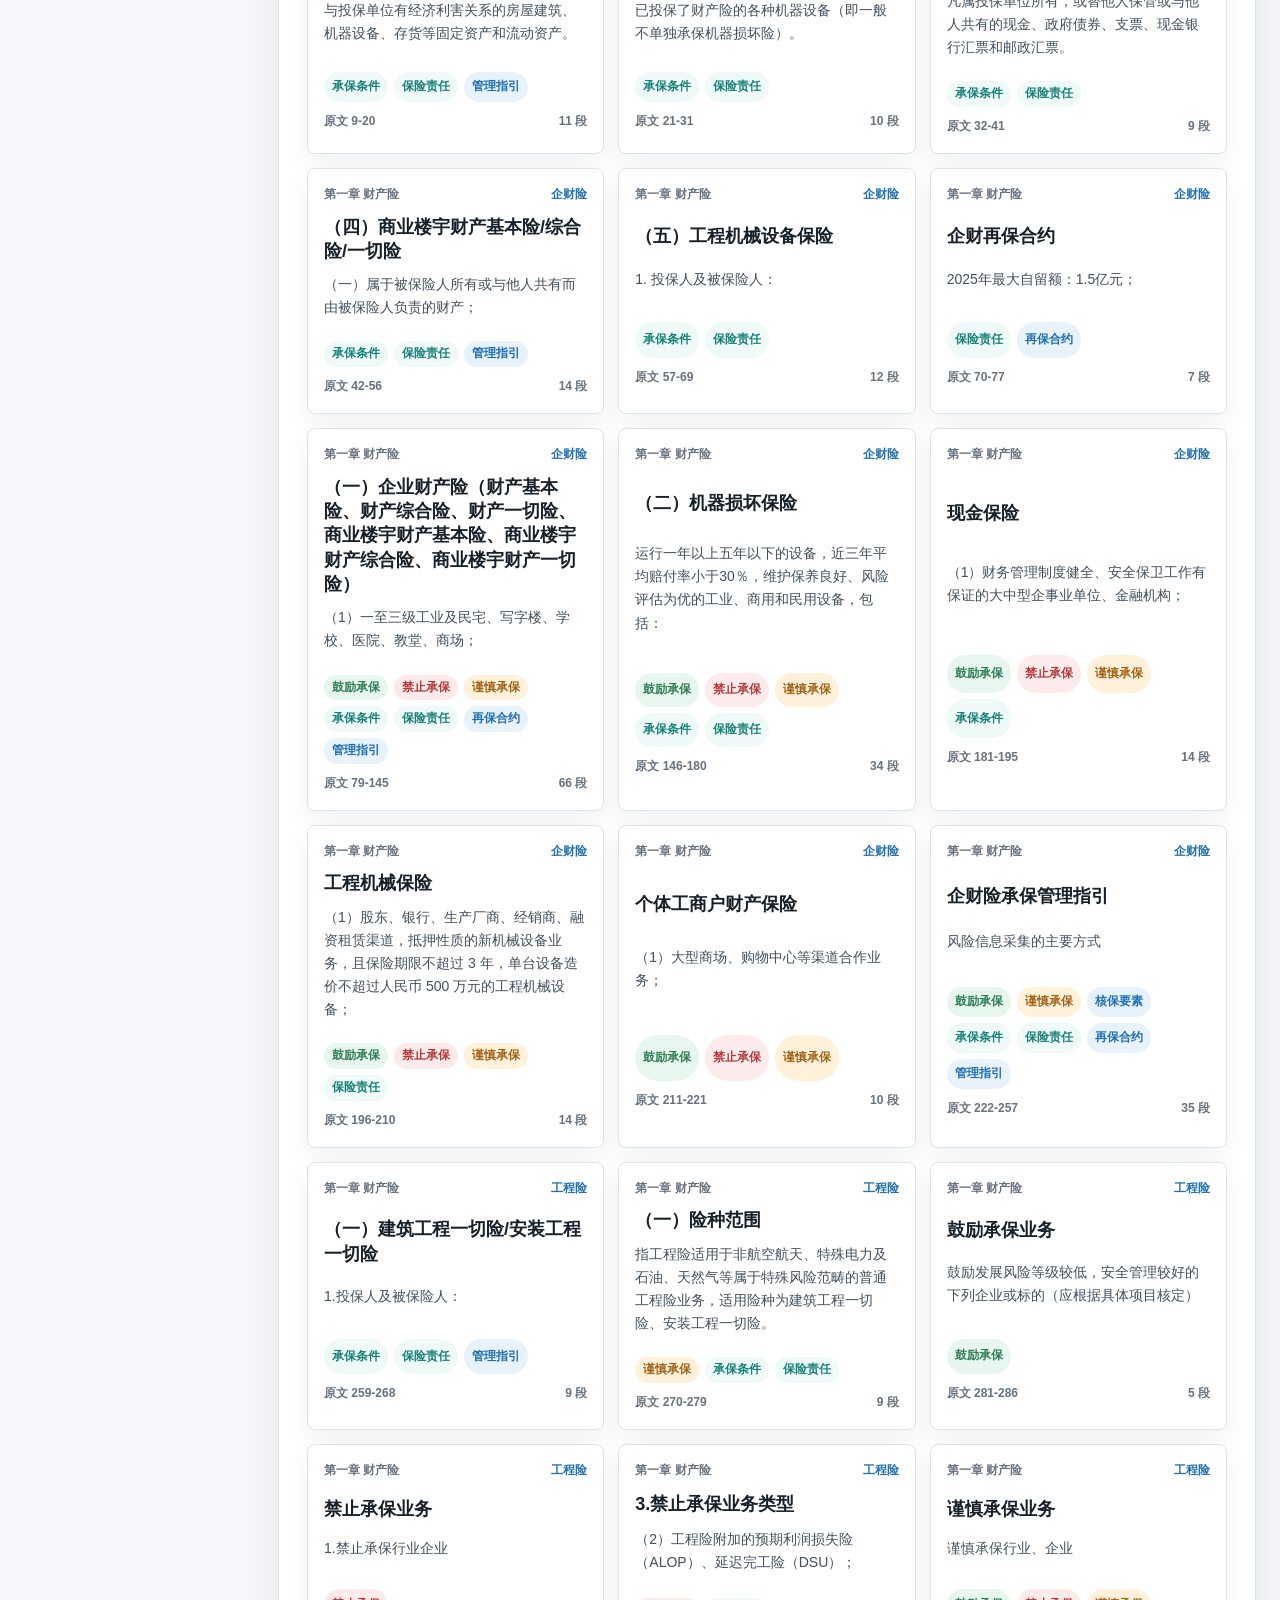
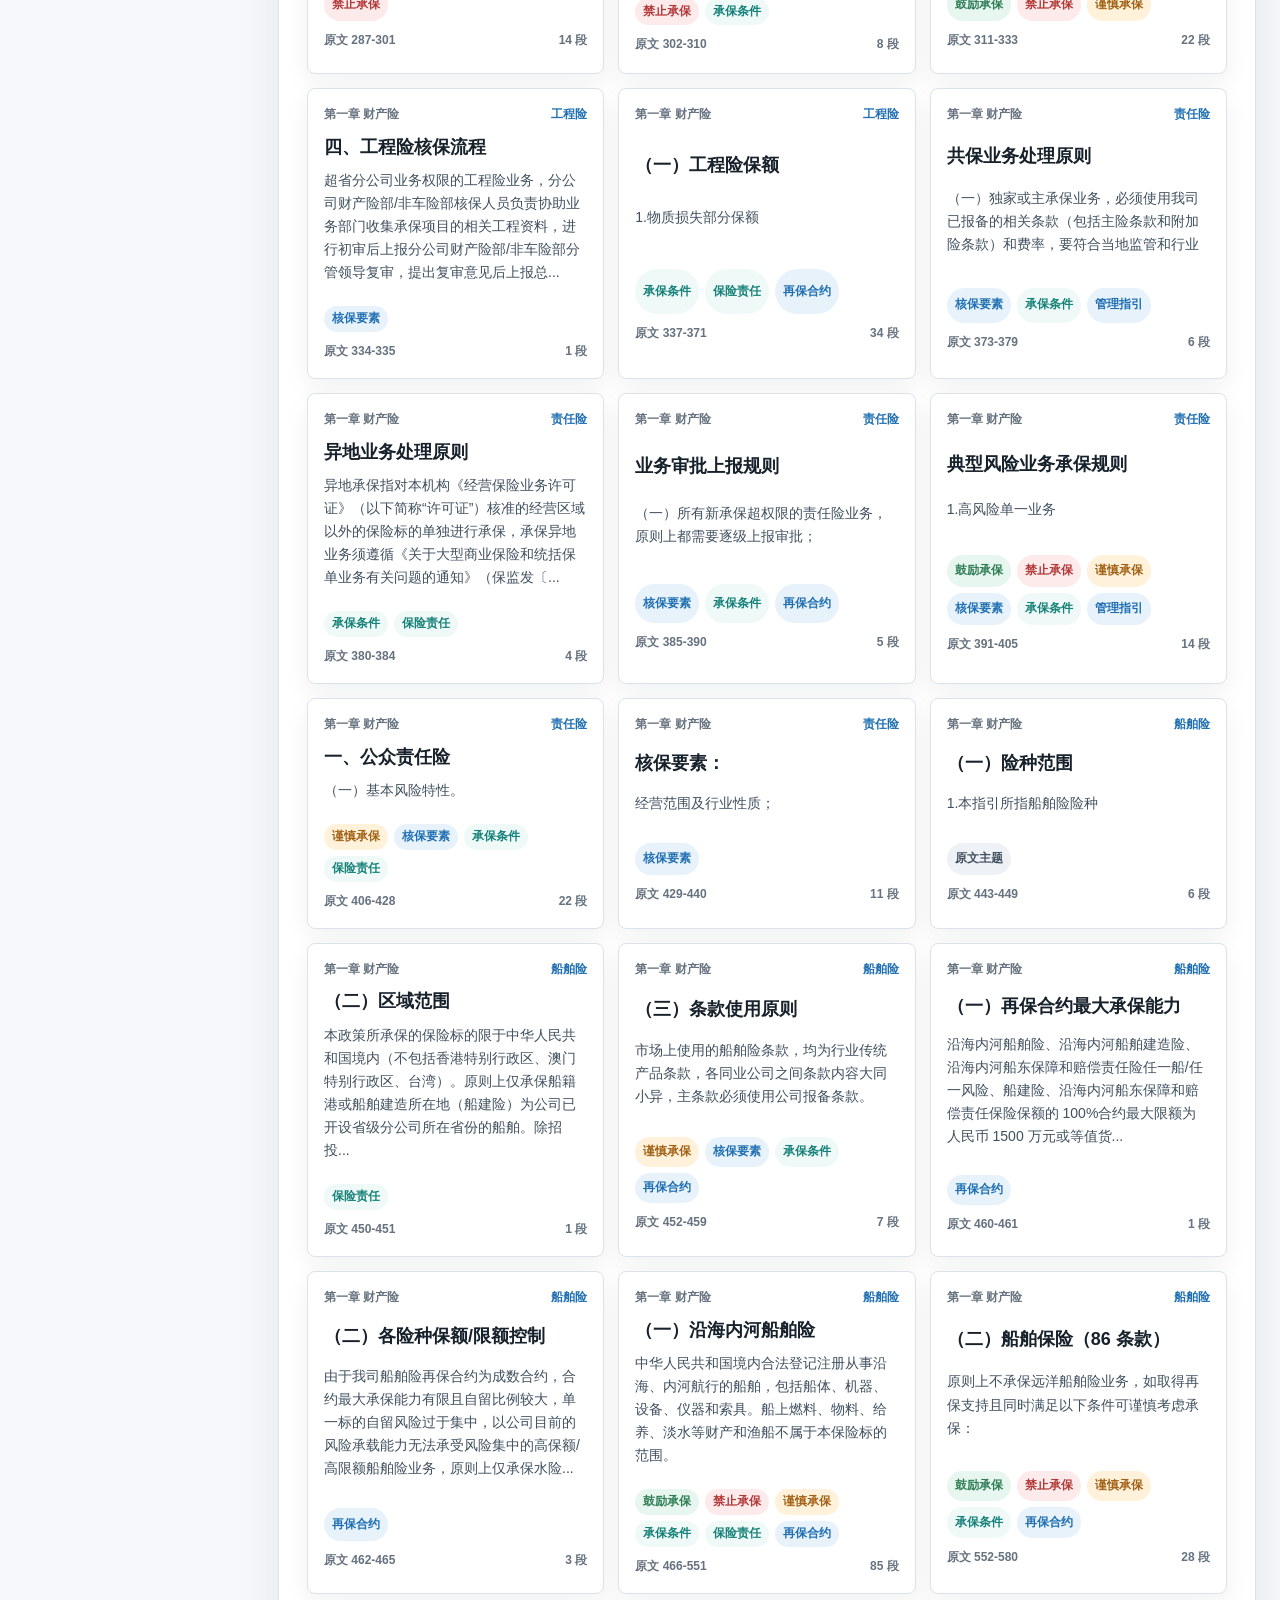
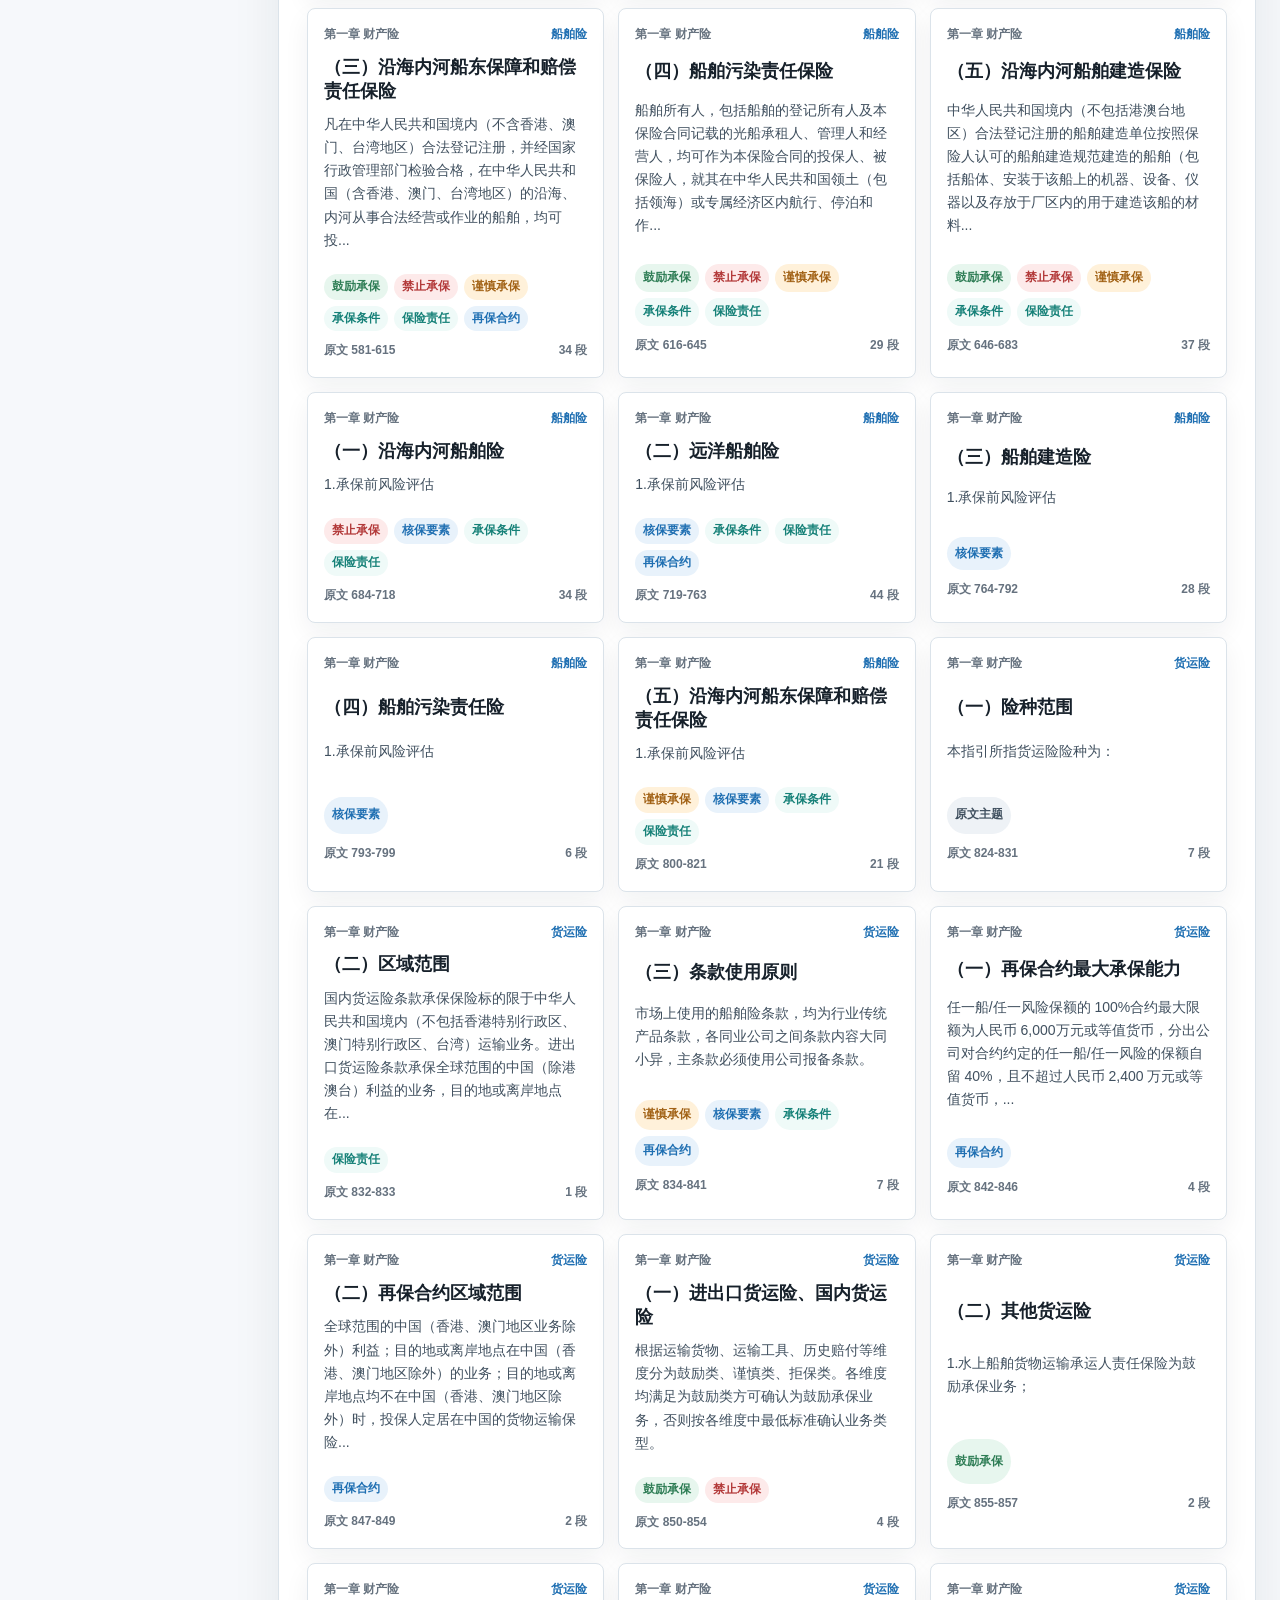
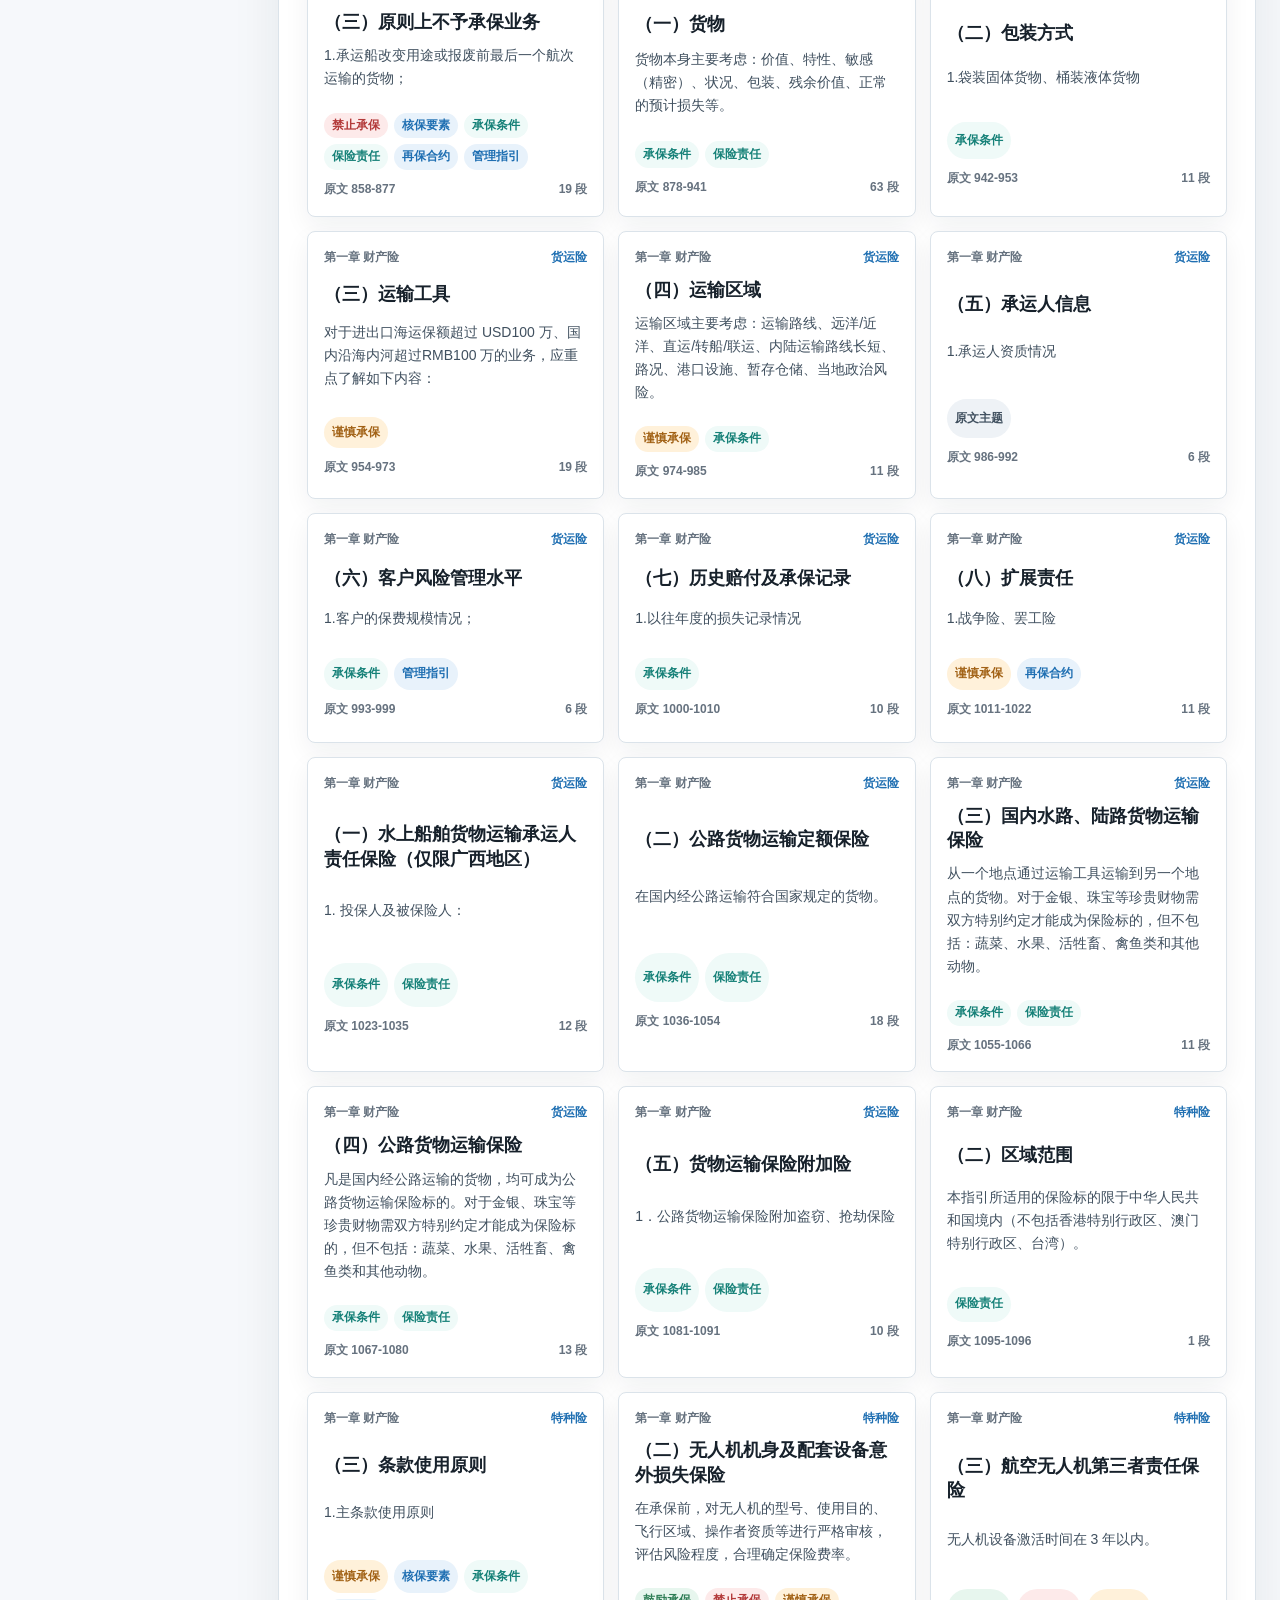
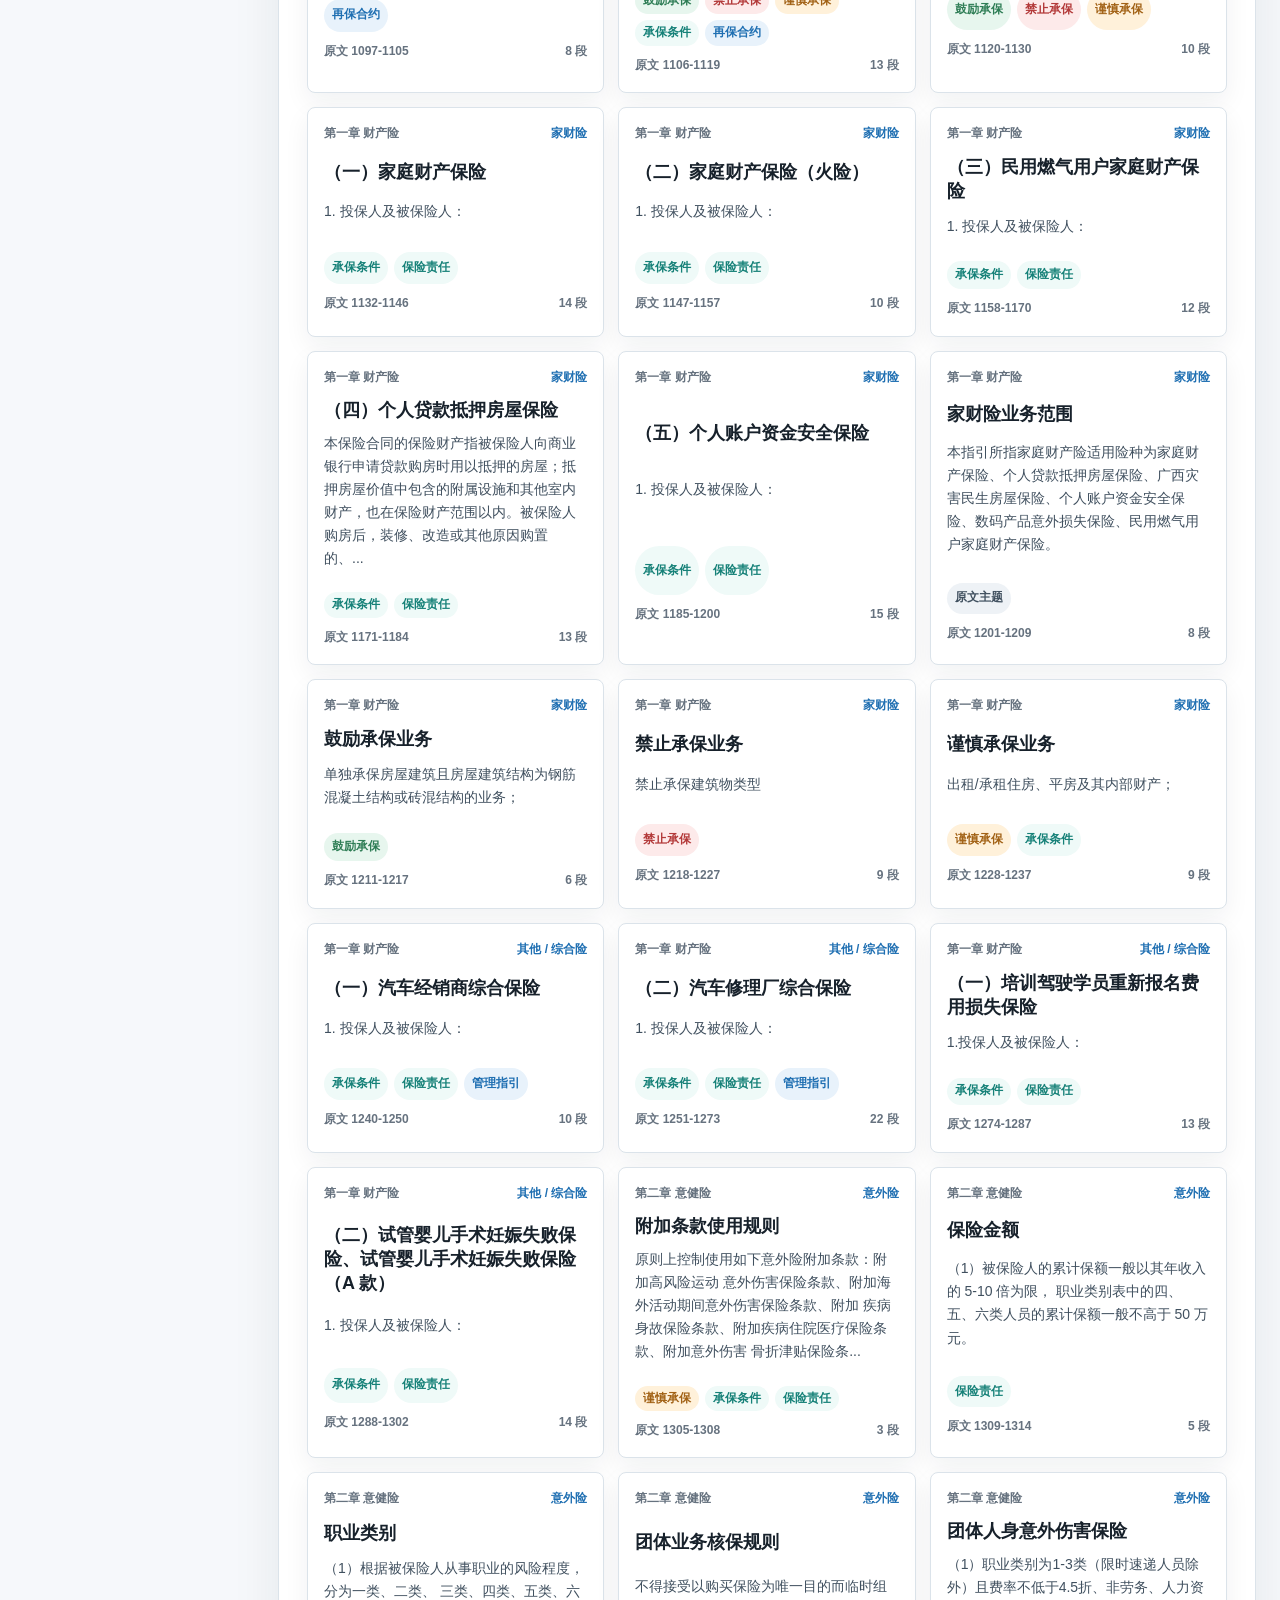
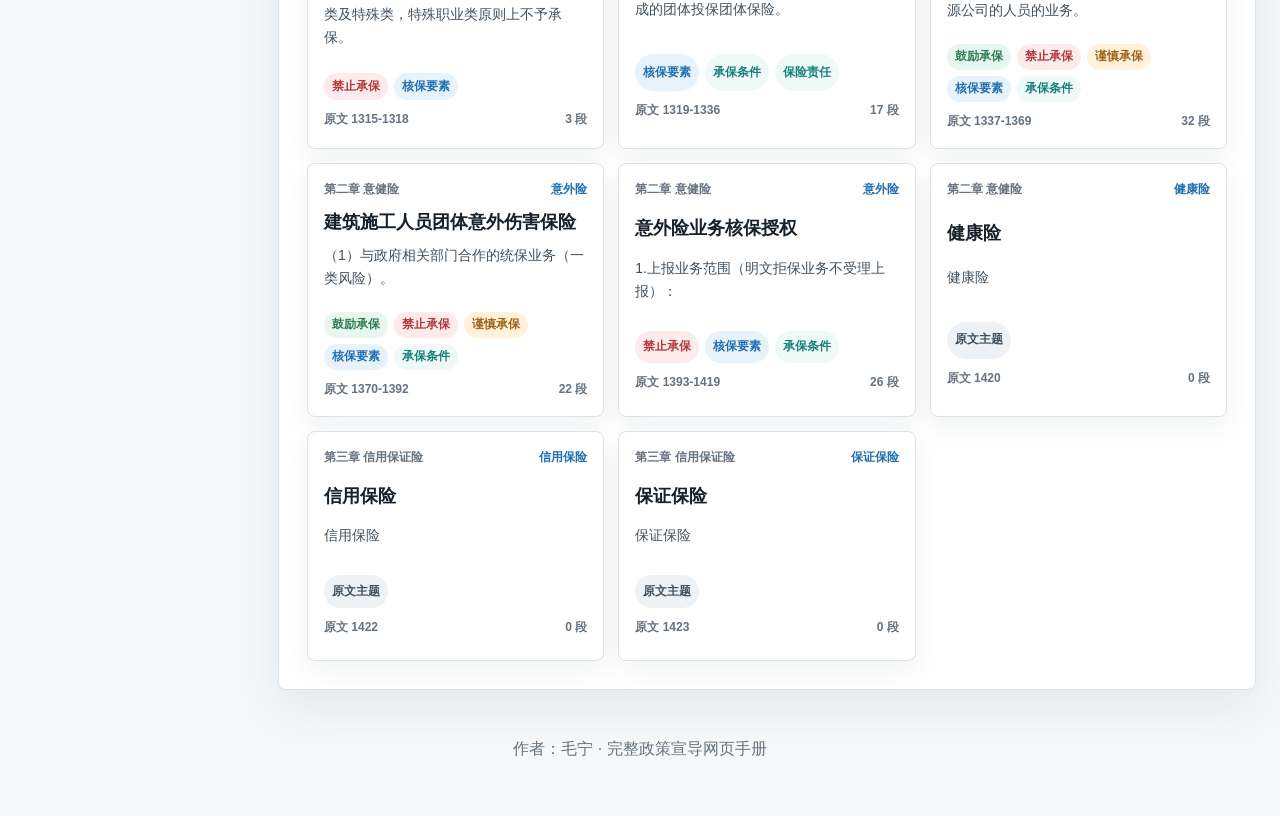
==== commit 0070978b: "Refine manual navigation search and logo: policy-full.html" ====
--- a/policy-full.html
+++ b/policy-full.html
@@ -9,6 +9,7 @@
   <body class="policy-page">
     <div id="authGate" class="auth-gate" role="dialog" aria-labelledby="authTitle" aria-modal="true">
       <form id="authForm" class="auth-panel">
+        <img class="auth-logo" src="logo-insurance.png" alt="懂财险" />
         <p class="eyebrow">Private access</p>
         <h2 id="authTitle">非车险政策宣导完整手册</h2>
         <p class="auth-copy">请输入账号和密码后继续访问。</p>
@@ -26,10 +27,13 @@
     </div>
 
     <header class="topbar manual-topbar">
-      <div>
-        <p class="eyebrow">Policy knowledge manual</p>
-        <h1>非车险政策知识手册</h1>
-        <p class="topbar-copy">基于最新《非车险政策宣导》文档重构，按章节、险种与政策主题分层检索。作者：毛宁</p>
+      <div class="brand-title">
+        <img class="brand-logo" src="logo-insurance.png" alt="懂财险" />
+        <div>
+          <p class="eyebrow">Policy knowledge manual</p>
+          <h1>非车险政策知识手册</h1>
+          <p class="topbar-copy">作者：毛宁</p>
+        </div>
       </div>
       <div class="toolbar">
         <label class="search">
@@ -50,39 +54,28 @@
       </aside>
 
       <main class="manual-main">
-        <section class="section manual-intro">
-          <div>
-            <p class="eyebrow">非车险政策知识手册</p>
-            <h2>按章节和业务模块查找政策原文</h2>
-            <p>页面保留 Word 文档中的有效内容，并依据标题样式、黄色/绿色高亮、加粗、编号和上下文语义重新整理为可检索卡片。点击卡片可查看对应主题的完整内容。</p>
-          </div>
-        </section>
-
-        <section class="section">
+        <section id="chapterSection" class="section">
           <div class="section-head">
             <div>
               <h2>一级章节</h2>
-              <p class="lead">先按章节过滤，再进入具体险种或业务模块。</p>
             </div>
           </div>
           <div id="chapterGrid" class="chapter-grid" aria-label="一级章节"></div>
         </section>
 
-        <section class="section">
+        <section id="moduleSection" class="section">
           <div class="section-head">
             <div>
               <h2>二级模块</h2>
-              <p class="lead">按险种、政策、流程和管理主题进入对应模块。</p>
             </div>
           </div>
           <div id="moduleGrid" class="module-grid" aria-label="二级目录模块"></div>
         </section>
 
-        <section class="section">
+        <section id="cardSection" class="section">
           <div class="section-head">
             <div>
               <h2>主题卡片</h2>
-              <p class="lead">卡片依据绿色/黄色高亮、加粗标题、编号和语义边界生成。点击后查看完整原文内容。</p>
             </div>
             <span class="count-pill"><b id="cardCount">0</b> 张卡片</span>
           </div>
--- a/style.css
+++ b/style.css
@@ -57,6 +57,17 @@
   line-height: 1.2;
 }
 
+.manual-topbar {
+  align-items: center;
+}
+
+.topbar-copy {
+  max-width: 640px;
+  margin: 6px 0 0;
+  color: var(--muted);
+  font-size: 14px;
+}
+
 .eyebrow {
   margin: 0 0 6px;
   color: var(--blue);
@@ -71,6 +82,10 @@
   align-items: end;
   gap: 12px;
   flex-shrink: 0;
+}
+
+#navToggleBtn {
+  display: none;
 }
 
 .search {
@@ -564,9 +579,9 @@
 
 .manual-layout {
   display: grid;
-  grid-template-columns: 320px minmax(0, 1fr);
+  grid-template-columns: 230px minmax(0, 1fr);
   gap: 24px;
-  width: min(1680px, 100%);
+  width: min(1500px, 100%);
   margin: 0 auto;
   padding: 24px;
 }
@@ -608,47 +623,57 @@
 
 .manual-nav {
   display: grid;
-  gap: 3px;
-}
-
-.manual-nav a {
+  gap: 7px;
+}
+
+.nav-group {
+  border-bottom: 1px solid #edf2f6;
+  padding-bottom: 6px;
+}
+
+.nav-group summary {
   display: block;
   border-radius: 6px;
   padding: 7px 8px;
+  color: var(--ink);
+  font-size: 13px;
+  font-weight: 900;
+  line-height: 1.35;
+  cursor: pointer;
+}
+
+.nav-item {
+  display: block;
+  width: 100%;
+  height: auto;
+  min-height: 32px;
+  margin-top: 4px;
+  border-radius: 6px;
+  padding: 7px 8px;
+  background: transparent;
   color: #40505f;
   font-size: 13px;
   line-height: 1.35;
+  text-align: left;
   text-decoration: none;
-}
-
-.manual-nav a:hover {
+  white-space: normal;
+}
+
+.nav-group summary:hover,
+.nav-item:hover,
+.nav-item.active {
   background: #e8f2fb;
   color: var(--blue);
 }
 
-.manual-nav .nav-l0,
-.manual-nav .nav-l1 {
-  color: var(--ink);
-  font-weight: 900;
-}
-
-.manual-nav .nav-l2 {
-  padding-left: 16px;
-  font-weight: 800;
-}
-
-.manual-nav .nav-l3 {
-  padding-left: 28px;
-}
-
 .manual-main {
   display: grid;
   gap: 18px;
   min-width: 0;
 }
 
-.manual-hero {
-  min-height: 300px;
+.manual-intro {
+  display: block;
 }
 
 .manual-content {
@@ -676,12 +701,14 @@
   white-space: nowrap;
 }
 
+.chapter-grid,
 .module-grid {
   display: grid;
   grid-template-columns: repeat(3, minmax(0, 1fr));
   gap: 12px;
 }
 
+.chapter-card,
 .module-card {
   display: grid;
   gap: 6px;
@@ -702,22 +729,43 @@
   font-weight: 800;
 }
 
+.chapter-card strong,
 .module-card strong {
   color: var(--ink);
   font-size: 18px;
   line-height: 1.3;
 }
 
+.chapter-card span,
 .module-card em {
   color: var(--blue);
   font-style: normal;
   font-weight: 800;
 }
 
+.chapter-card.active,
+.chapter-card:hover,
 .module-card.active,
 .module-card:hover {
   border-color: var(--blue);
   background: #f0f7ff;
+}
+
+.module-intro-blocks {
+  display: grid;
+  gap: 12px;
+  margin-bottom: 14px;
+}
+
+.module-intro {
+  border: 1px solid var(--line);
+  border-radius: 8px;
+  padding: 16px;
+  background: #f8fafc;
+}
+
+.module-intro h3 {
+  margin-bottom: 8px;
 }
 
 .filter-bar {
@@ -850,7 +898,7 @@
 
 .modal-shell {
   display: grid;
-  grid-template-rows: auto minmax(0, 1fr);
+  grid-template-rows: auto minmax(0, 1fr) auto;
   max-height: min(86vh, 980px);
   background: #fff;
 }
@@ -891,6 +939,25 @@
   color: var(--ink);
 }
 
+.modal-block p {
+  margin-left: var(--indent, 0);
+}
+
+.modal-subheading {
+  margin: 14px 0 8px;
+  color: var(--blue);
+  font-size: 15px;
+}
+
+.manual-list-line {
+  border-left: 3px solid #d8e4ee;
+  padding-left: 10px;
+}
+
+.manual-list-line.compact {
+  margin-bottom: 5px;
+}
+
 .modal-block ul {
   display: grid;
   gap: 6px;
@@ -928,6 +995,20 @@
 
 body.modal-open {
   overflow: hidden;
+}
+
+.modal-actions {
+  display: flex;
+  justify-content: space-between;
+  gap: 12px;
+  padding: 14px 24px;
+  border-top: 1px solid var(--line);
+  background: #f8fafc;
+}
+
+.modal-actions button:disabled {
+  cursor: not-allowed;
+  opacity: 0.45;
 }
 
 .manual-section {
@@ -1126,8 +1207,26 @@
   }
 
   .manual-sidebar {
-    position: static;
-    max-height: 420px;
+    position: fixed;
+    top: 0;
+    bottom: 0;
+    left: 0;
+    z-index: 30;
+    width: min(82vw, 300px);
+    max-height: none;
+    border-radius: 0 8px 8px 0;
+    transform: translateX(-105%);
+    transition: transform 0.18s ease;
+  }
+
+  .manual-sidebar.is-open {
+    transform: translateX(0);
+  }
+
+  #navToggleBtn {
+    display: inline-flex;
+    align-items: center;
+    justify-content: center;
   }
 
   .manual-entry {
@@ -1139,6 +1238,7 @@
   .compare,
   .grid.two,
   .grid.three,
+  .chapter-grid,
   .module-grid,
   .knowledge-grid,
   .product-grid,
@@ -1170,6 +1270,10 @@
   .modal-shell {
     max-height: 92vh;
   }
+
+  .modal-actions {
+    flex-direction: column;
+  }
 }
 
 @media print {
@@ -1179,6 +1283,7 @@
 
   .topbar,
   .sidebar,
+  .manual-sidebar,
   footer,
   button {
     display: none;
